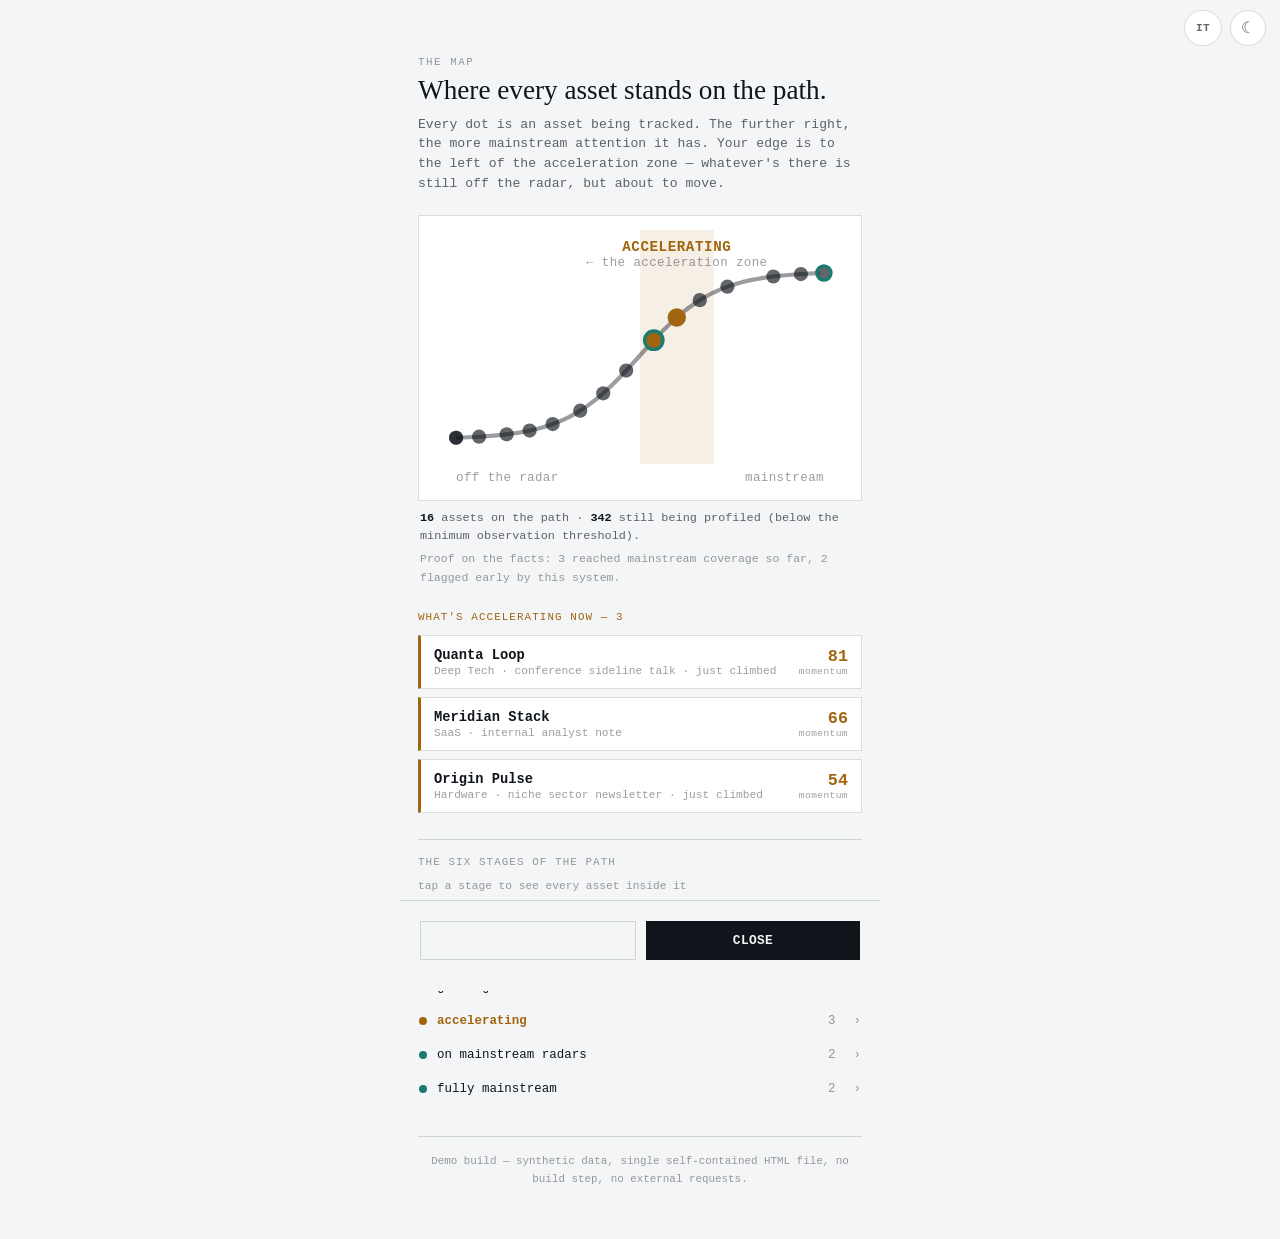
==== demo-portfolio/trendline-map.html @ 8a275dad "feat: demo portfolio neutra "La Mappa" (per Malt, no dominio calcio) Singolo file HTML autoportante " ====
<!DOCTYPE html>
<html lang="en">

<head>
    <meta charset="UTF-8">
    <meta name="viewport" content="width=device-width, initial-scale=1.0, viewport-fit=cover">
    <meta name="theme-color" content="#0a0e13">
    <title>THE MAP — TRENDLINE (demo)</title>
    <style>
        * { box-sizing: border-box; -webkit-tap-highlight-color: transparent; }

        :root {
            --ink: #0a0e13; --panel: #121922; --line: rgba(231,235,238,0.14);
            --text: #e7ebee; --text-dim: rgba(231,235,238,0.64); --text-faint: rgba(231,235,238,0.40);
            --signal: #f2a93c; --signal-dim: rgba(242,169,60,0.14);
            --verified: #4db8ab; --verified-dim: rgba(77,184,171,0.14);
            --doubt: #d97463;
            color-scheme: dark;
        }
        @media (prefers-color-scheme: light) {
            :root {
                --ink: #f3f5f6; --panel: #ffffff; --line: rgba(10,14,19,0.14);
                --text: #10151b; --text-dim: rgba(16,21,27,0.66); --text-faint: rgba(16,21,27,0.42);
                --signal: #a1650f; --signal-dim: rgba(161,101,15,0.10);
                --verified: #1c7b71; --verified-dim: rgba(28,123,113,0.10);
                --doubt: #a8483a;
                color-scheme: light;
            }
        }
        :root[data-theme="dark"] {
            --ink: #0a0e13; --panel: #121922; --line: rgba(231,235,238,0.14);
            --text: #e7ebee; --text-dim: rgba(231,235,238,0.64); --text-faint: rgba(231,235,238,0.40);
            --signal: #f2a93c; --signal-dim: rgba(242,169,60,0.14);
            --verified: #4db8ab; --verified-dim: rgba(77,184,171,0.14);
            --doubt: #d97463;
            color-scheme: dark;
        }
        :root[data-theme="light"] {
            --ink: #f3f5f6; --panel: #ffffff; --line: rgba(10,14,19,0.14);
            --text: #10151b; --text-dim: rgba(16,21,27,0.66); --text-faint: rgba(16,21,27,0.42);
            --signal: #a1650f; --signal-dim: rgba(161,101,15,0.10);
            --verified: #1c7b71; --verified-dim: rgba(28,123,113,0.10);
            --doubt: #a8483a;
            color-scheme: light;
        }

        html, body {
            margin: 0; background: var(--ink); color: var(--text);
            /* system stack: niente CDN, niente font esterni */
            font-family: ui-monospace, "SF Mono", "Cascadia Code", "Roboto Mono", Consolas, "Courier New", monospace;
            overscroll-behavior-y: contain; -webkit-font-smoothing: antialiased;
        }
        ::selection { background: var(--signal-dim); color: var(--text); }
        button { font-family: inherit; }
        button:focus-visible, a:focus-visible { outline: 2px solid var(--signal); outline-offset: 2px; }

        .theme-toggle {
            position: fixed; top: calc(10px + env(safe-area-inset-top)); right: 14px; z-index: 50;
            width: 36px; height: 36px; border-radius: 50%; border: 1px solid var(--line);
            background: var(--panel); color: var(--text-dim); font-size: 16px;
            display: flex; align-items: center; justify-content: center; cursor: pointer;
        }
        .lang-toggle {
            position: fixed; top: calc(10px + env(safe-area-inset-top)); right: 58px; z-index: 50;
            height: 36px; padding: 0 11px; border-radius: 18px; border: 1px solid var(--line);
            background: var(--panel); color: var(--text-dim);
            font-family: ui-monospace, "SF Mono", "Cascadia Code", "Roboto Mono", Consolas, monospace;
            font-size: 0.7rem; font-weight: 700; letter-spacing: 0.03em;
            display: flex; align-items: center; justify-content: center; cursor: pointer;
            text-decoration: none;
        }

        .wrap { max-width: 480px; margin: 0 auto; padding: calc(56px + env(safe-area-inset-top)) 18px 40px; }

        .eyebrow { font-size: 0.68rem; letter-spacing: 0.14em; text-transform: uppercase; color: var(--text-faint); margin: 0 0 6px; }
        h1 {
            /* headline: serif di sistema, niente Google Fonts */
            font-family: Georgia, "Times New Roman", Times, serif;
            font-weight: 500; font-size: 1.7rem; line-height: 1.2; margin: 0 0 8px;
        }
        .sub { font-size: 0.82rem; color: var(--text-dim); line-height: 1.5; margin: 0 0 22px; }

        /* ---------- la mappa (curva + pallini) ---------- */
        .map-panel { background: var(--panel); border: 1px solid var(--line); padding: 14px 12px 10px; margin-bottom: 8px; position: relative; }
        .map-svg { width: 100%; height: auto; display: block; touch-action: manipulation; }
        .map-svg .hot-band { fill: var(--signal-dim); }
        .map-svg .phase-hit { fill: transparent; pointer-events: all; cursor: pointer; }
        .map-svg .curve, .map-svg text { pointer-events: none; }
        .map-svg .curve { fill: none; stroke: var(--text-faint); stroke-width: 1; }
        .map-svg .zone-label { font-size: 3px; fill: var(--text-faint); font-family: ui-monospace, monospace; letter-spacing: 0.03em; }
        .map-svg .hot-label { font-size: 3.4px; fill: var(--signal); font-weight: 700; font-family: ui-monospace, monospace; letter-spacing: 0.04em; }
        .map-svg .dot { fill: var(--text-dim); cursor: pointer; }
        .map-svg .dot.takeoff { fill: var(--signal); }
        .map-svg .dot.watch { stroke: var(--verified); stroke-width: 0.8; }
        .map-svg .dot.sel { stroke: var(--text); stroke-width: 1; }
        @media (prefers-reduced-motion: no-preference) {
            .map-svg .dot.takeoff { animation: pulse 1.8s ease-in-out infinite; transform-box: fill-box; transform-origin: center; }
            @keyframes pulse { 0%,100% { opacity: 1; } 50% { opacity: 0.45; } }
        }

        .counts { font-size: 0.74rem; color: var(--text-dim); line-height: 1.6; margin: 8px 2px 4px; }
        .counts b { color: var(--text); }
        .validation { font-size: 0.72rem; color: var(--text-faint); line-height: 1.6; margin: 0 2px 24px; }

        /* ---------- shortlist "cosa sta accelerando" ---------- */
        .section-h { font-size: 0.68rem; letter-spacing: 0.1em; text-transform: uppercase; color: var(--signal); margin: 0 0 12px; }
        .shortlist { display: flex; flex-direction: column; gap: 8px; margin-bottom: 26px; }
        .sl-row { display: flex; align-items: center; gap: 12px; background: var(--panel); border: 1px solid var(--line); border-left: 3px solid var(--signal); padding: 11px 13px; cursor: pointer; text-align: left; width: 100%; }
        .sl-name { font-weight: 700; font-size: 0.86rem; color: var(--text); }
        .sl-meta { font-size: 0.7rem; color: var(--text-faint); margin-top: 2px; }
        .sl-spinta { margin-left: auto; text-align: right; flex-shrink: 0; }
        .sl-spinta .n { font-weight: 800; font-size: 1.05rem; color: var(--signal); }
        .sl-spinta .l { font-size: 0.6rem; color: var(--text-faint); letter-spacing: 0.04em; }
        .empty-hot { font-size: 0.8rem; color: var(--text-dim); line-height: 1.5; background: var(--panel); border: 1px solid var(--line); padding: 14px; margin-bottom: 26px; }

        /* ---------- legenda ---------- */
        .legend { border-top: 1px solid var(--line); padding-top: 16px; }
        .legend-h { font-size: 0.68rem; letter-spacing: 0.1em; text-transform: uppercase; color: var(--text-faint); margin: 0 0 12px; }
        .lg-row { display: flex; align-items: baseline; gap: 10px; padding: 5px 0; font-size: 0.78rem; }
        .lg-dot { width: 8px; height: 8px; border-radius: 50%; flex-shrink: 0; align-self: center; }
        .lg-name { color: var(--text); }
        .lg-name.hot { color: var(--signal); font-weight: 700; }
        .lg-count { margin-left: auto; color: var(--text-faint); font-variant-numeric: tabular-nums; }
        .lg-row.tappable { cursor: pointer; padding: 9px 10px; margin: 0 -10px; border: 1px solid transparent; }
        .lg-row.tappable:hover, .lg-row.tappable:focus-visible { border-color: var(--line); outline: none; }
        .lg-row .lg-chev { color: var(--text-faint); margin-left: 8px; }
        .legend-hint { font-size: 0.7rem; color: var(--text-faint); margin: 0 0 10px; }

        /* ---------- lista di una tappa (drill-down) ---------- */
        .phase-sheet { padding-top: 16px; }
        .ph-head { display: flex; align-items: baseline; justify-content: space-between; margin-bottom: 12px; }
        .ph-title .ph-eyebrow { display: block; font-size: 0.6rem; letter-spacing: 0.08em; text-transform: uppercase; color: var(--text-faint); margin-bottom: 3px; }
        .ph-title .ph-name-big { font-family: Georgia, "Times New Roman", Times, serif; font-weight: 600; font-size: 1.3rem; }
        .ph-close { background: none; border: 1px solid var(--line); color: var(--text-dim); width: 34px; height: 34px; border-radius: 50%; cursor: pointer; font-size: 1rem; flex-shrink: 0; }
        .ph-list { max-height: 56vh; overflow-y: auto; -webkit-overflow-scrolling: touch; display: flex; flex-direction: column; gap: 6px; }
        .ph-row { display: flex; align-items: center; gap: 12px; width: 100%; text-align: left; background: var(--panel); border: 1px solid var(--line); padding: 11px 13px; cursor: pointer; }
        .ph-name { font-weight: 700; font-size: 0.86rem; color: var(--text); }
        .ph-meta { font-size: 0.7rem; color: var(--text-faint); margin-top: 2px; }
        .ph-score { margin-left: auto; text-align: right; flex-shrink: 0; font-weight: 800; font-size: 1rem; color: var(--text); }
        .ph-score span { display: block; font-size: 0.58rem; font-weight: 400; letter-spacing: 0.04em; color: var(--text-faint); }
        .ph-empty { font-size: 0.82rem; color: var(--text-dim); padding: 10px 0; }

        /* ---------- dettaglio asset ---------- */
        .detail-scrim { position: fixed; inset: 0; background: rgba(0,0,0,0.5); z-index: 60; display: none; }
        .detail-scrim.open { display: block; }
        .detail { position: fixed; left: 0; right: 0; bottom: 0; z-index: 61; background: var(--ink); border-top: 1px solid var(--line);
            max-width: 480px; margin: 0 auto; padding: 20px 20px calc(24px + env(safe-area-inset-bottom)); transform: translateY(100%); transition: transform 0.22s ease; }
        .detail.open { transform: translateY(0); }
        @media (prefers-reduced-motion: reduce) { .detail { transition: none; } }
        .detail-tag { display: inline-block; font-size: 0.64rem; font-weight: 700; letter-spacing: 0.05em; text-transform: uppercase; padding: 3px 8px; border: 1px solid var(--signal); color: var(--signal); background: var(--signal-dim); margin-bottom: 12px; }
        .detail-name { font-family: Georgia, "Times New Roman", Times, serif; font-weight: 600; font-size: 1.35rem; margin: 0 0 4px; }
        .detail-meta { font-size: 0.76rem; color: var(--text-faint); margin-bottom: 16px; }
        .detail-grid { display: flex; gap: 22px; padding: 14px 0; border-top: 1px solid var(--line); border-bottom: 1px solid var(--line); margin-bottom: 16px; }
        .detail-grid .k { font-size: 0.62rem; letter-spacing: 0.04em; text-transform: uppercase; color: var(--text-faint); margin-bottom: 3px; }
        .detail-grid .v { font-size: 1.2rem; font-weight: 700; }
        .detail-grid .v.hot { color: var(--signal); }
        .detail-actions { display: flex; gap: 10px; }
        .btn-flag { flex: 1; background: none; border: 1px solid var(--line); color: var(--text-dim); padding: 12px; font-size: 0.78rem; cursor: pointer; }
        .btn-flag.active { border-color: var(--signal); color: var(--signal); background: var(--signal-dim); }
        .btn-close { flex: 1; background: var(--text); color: var(--ink); border: none; padding: 12px; font-size: 0.8rem; font-weight: 700; letter-spacing: 0.03em; text-transform: uppercase; cursor: pointer; }

        .loading { text-align: center; color: var(--text-faint); font-size: 0.8rem; padding: 40px 0; }

        .demo-footnote {
            font-size: 0.68rem; color: var(--text-faint); line-height: 1.6; text-align: center;
            border-top: 1px solid var(--line); margin-top: 30px; padding-top: 16px;
        }
    </style>
</head>

<body>
    <button class="lang-toggle" id="langToggle" aria-label="Switch language">EN</button>
    <button class="theme-toggle" id="themeToggle" aria-label="Light/dark">☀</button>
    <div class="wrap">
        <p class="eyebrow" id="eyebrow">the map</p>
        <h1 id="h1"></h1>
        <p class="sub" id="sub"></p>

        <div id="content"><div class="loading" id="loadingMsg"></div></div>

        <div class="legend" id="legend" style="display:none;">
            <p class="legend-h" id="legendH"></p>
            <p class="legend-hint" id="legendHint"></p>
            <div id="legendRows"></div>
        </div>

        <p class="demo-footnote" id="footnote"></p>
    </div>

    <div class="detail-scrim" id="detailScrim"></div>

    <div class="detail phase-sheet" id="phaseSheet">
        <div class="ph-head">
            <div class="ph-title" id="phaseTitle"></div>
            <button class="ph-close" id="phaseClose" aria-label="Close">✕</button>
        </div>
        <div class="ph-list" id="phaseList"></div>
    </div>

    <div class="detail" id="detail">
        <div id="detailBody"></div>
        <div class="detail-actions">
            <button class="btn-flag" id="detailFlag"></button>
            <button class="btn-close" id="detailClose"></button>
        </div>
    </div>

    <script>
        // ============================================================
        // DEMO PORTFOLIO — dati sintetici, nessuna chiamata di rete.
        // Stessa logica SVG/drill-down dell'originale (mappa.html), solo
        // con vocabolario neutro ("monitoraggio trend di mercato" invece
        // di scouting calcistico) e dati incorporati invece di un backend.
        // ============================================================

        const ASSETS = [
            { name: "Nimbus Core",     category: "SaaS",       origin: "niche sector newsletter",   phase: 5, signal_score: 92, exit_pressure: null, watchlisted: false, climbing: false, is_takeoff: false },
            { name: "Vertex Flow",     category: "Deep Tech",  origin: "specialist forum thread",    phase: 5, signal_score: 88, exit_pressure: null, watchlisted: true,  climbing: false, is_takeoff: false },
            { name: "Atlas Grid",      category: "Hardware",   origin: "regional trade press",       phase: 4, signal_score: 81, exit_pressure: null, watchlisted: false, climbing: true,  is_takeoff: false },
            { name: "Helios Signal",   category: "Consumer",   origin: "local industry report",      phase: 4, signal_score: 77, exit_pressure: null, watchlisted: false, climbing: false, is_takeoff: false },
            { name: "Quanta Loop",     category: "Deep Tech",  origin: "conference sideline talk",    phase: 3, signal_score: 74, exit_pressure: 81, watchlisted: true,  climbing: true,  is_takeoff: true  },
            { name: "Meridian Stack",  category: "SaaS",       origin: "internal analyst note",      phase: 3, signal_score: 69, exit_pressure: 66, watchlisted: false, climbing: false, is_takeoff: true  },
            { name: "Origin Pulse",    category: "Hardware",   origin: "niche sector newsletter",     phase: 3, signal_score: 61, exit_pressure: 54, watchlisted: false, climbing: true,  is_takeoff: false },
            { name: "Drift Analytics", category: "SaaS",       origin: "regional trade press",       phase: 2, signal_score: 58, exit_pressure: null, watchlisted: false, climbing: false, is_takeoff: false },
            { name: "Lumen Bridge",    category: "Consumer",   origin: "specialist forum thread",    phase: 2, signal_score: 52, exit_pressure: null, watchlisted: false, climbing: false, is_takeoff: false },
            { name: "Solace Systems",  category: "Deep Tech",  origin: "local industry report",      phase: 2, signal_score: 47, exit_pressure: null, watchlisted: false, climbing: false, is_takeoff: false },
            { name: "Ferrum Labs",     category: "Hardware",   origin: "conference sideline talk",    phase: 1, signal_score: 41, exit_pressure: null, watchlisted: false, climbing: false, is_takeoff: false },
            { name: "Coral Depth",     category: "Consumer",   origin: "niche sector newsletter",     phase: 1, signal_score: 38, exit_pressure: null, watchlisted: false, climbing: false, is_takeoff: false },
            { name: "Halcyon Works",   category: "SaaS",       origin: "internal analyst note",      phase: 1, signal_score: 33, exit_pressure: null, watchlisted: false, climbing: false, is_takeoff: false },
            { name: "Ember Cast",      category: "Deep Tech",  origin: "regional trade press",       phase: 0, signal_score: 24, exit_pressure: null, watchlisted: false, climbing: false, is_takeoff: false },
            { name: "Tundra Point",    category: "Hardware",   origin: "specialist forum thread",    phase: 0, signal_score: 19, exit_pressure: null, watchlisted: false, climbing: false, is_takeoff: false },
            { name: "Vantage Reef",    category: "Consumer",   origin: "local industry report",      phase: 0, signal_score: 12, exit_pressure: null, watchlisted: false, climbing: false, is_takeoff: false },
        ];
        const NOT_YET_COUNT = 342;          // ancora sotto la soglia minima di osservazioni
        const VALIDATION = { crossings: 3, anticipated: 2 };  // "prova sui fatti" del rilevatore

        // ---------- lingua: client-side, persistita in localStorage
        // (nell'originale era risolta dal server via Jinja+cookie; qui non
        // c'e' backend, quindi diventa un toggle locale come il tema) ----------
        const LANG_KEY = "trendline-lang";
        let IS_EN = (localStorage.getItem(LANG_KEY) || "en") === "en";

        function I18N_FOR(isEn) {
            return isEn ? {
                eyebrow: "the map",
                h1: "Where every asset stands on the path.",
                sub: "Every dot is an asset being tracked. The further right, the more mainstream attention it has. Your edge is to the left of the acceleration zone — whatever's there is still off the radar, but about to move.",
                loading: "loading the map…",
                hotTag: "ACCELERATING", hotArrow: "← the acceleration zone",
                axisLeft: "off the radar", axisRight: "mainstream",
                svgAria: "Map of assets on the trend curve",
                counts: (n, notYet) => `<b>${n}</b> asset${n === 1 ? "" : "s"} on the path · <b>${notYet}</b> still being profiled (below the minimum observation threshold).`,
                validationDone: (v) => `Proof on the facts: ${v.crossings} reached mainstream coverage so far, ${v.anticipated} flagged early by this system.`,
                validationEmpty: "The verification ledger is still empty: it fills up when an asset really crosses into mainstream coverage.",
                hotNowTitle: "what's accelerating now",
                hotNowEmpty: "Nothing in the acceleration zone right now. That's normal: it's the rarest, most valuable band. Keep scanning — as soon as signals converge on something, it'll show up here first.",
                justClimbed: " · just climbed", originUnknown: "origin N/A", momentum: "momentum",
                stagePrefix: (n) => `stage · ${n} asset${n === 1 ? "" : "s"}`,
                stageEmpty: "No asset in this stage right now.",
                signal: "signal",
                hotTagShort: "accelerating",
                justClimbedFull: " · just climbed a stage",
                stage: "stage",
                unknown: "unknown",
                noneOnPathYet: (notYet) => `No asset placed on the path yet: it takes a minimum of repeated observations to know where each one stands. So far ${notYet} candidates have been seen, but not enough times. Come back after a few more scans.`,
                flagged: "★ WATCHING", flag: "☆ WATCH",
                legendH: "the six stages of the path",
                legendHint: "tap a stage to see every asset inside it",
                close: "CLOSE",
                footnote: "Demo build — synthetic data, single self-contained HTML file, no build step, no external requests.",
                phaseLabels: ["no signal yet", "niche sources only", "gaining mentions", "accelerating", "on mainstream radars", "fully mainstream"],
            } : {
                eyebrow: "la mappa",
                h1: "Dove sta ogni asset sul percorso.",
                sub: "Ogni pallino è un asset monitorato. Più è a destra, più ha attenzione mainstream. Il tuo vantaggio sta a sinistra della zona di accelerazione — ciò che è lì è ancora fuori dai radar, ma sta per muoversi.",
                loading: "carico la mappa…",
                hotTag: "IN ACCELERAZIONE", hotArrow: "← la zona di accelerazione",
                axisLeft: "fuori dai radar", axisRight: "mainstream",
                svgAria: "Mappa degli asset sulla curva di trend",
                counts: (n, notYet) => `<b>${n}</b> asset${n === 1 ? "" : ""} sul percorso · <b>${notYet}</b> ancora da profilare (sotto la soglia minima di osservazioni).`,
                validationDone: (v) => `Prova sui fatti: ${v.crossings} arrivati sulla copertura mainstream finora, ${v.anticipated} segnalati in anticipo da questo sistema.`,
                validationEmpty: "Il registro di verifica è ancora vuoto: si riempie quando un asset attraversa davvero verso la copertura mainstream.",
                hotNowTitle: "cosa sta accelerando ora",
                hotNowEmpty: "Nessun asset in zona di accelerazione in questo momento. È normale: è la fascia più rara e più preziosa. Continua a scansionare — appena i segnali convergono su qualcosa, comparirà qui per primo.",
                justClimbed: " · appena salito", originUnknown: "origine N/D", momentum: "spinta",
                stagePrefix: (n) => `tappa · ${n} asset`,
                stageEmpty: "Nessun asset in questa tappa ora.",
                signal: "signal",
                hotTagShort: "in accelerazione",
                justClimbedFull: " · appena salito di tappa",
                stage: "tappa",
                unknown: "sconosciuto",
                noneOnPathYet: (notYet) => `Ancora nessun asset collocato sul percorso: serve un minimo di osservazioni ripetute per capire dove si trova ciascuno. Finora ${notYet} candidati sono stati visti, ma non abbastanza volte. Torna dopo qualche altra scansione.`,
                flagged: "★ IN WATCHLIST", flag: "☆ OSSERVA",
                legendH: "le sei tappe del percorso",
                legendHint: "tocca una tappa per vedere tutti gli asset che ci sono dentro",
                close: "CHIUDI",
                footnote: "Demo — dati sintetici, un solo file HTML autoportante, nessuna build, nessuna richiesta esterna.",
                phaseLabels: ["nessun segnale", "solo fonti di nicchia", "se ne inizia a parlare", "in accelerazione", "sui radar principali", "trend consolidato"],
            };
        }

        let I18N = I18N_FOR(IS_EN);
        let PHASE_LABELS = I18N.phaseLabels;

        // geometria della curva a S nel viewBox 100 x 62 (identica all'originale)
        const CURVE_F = x => 50 - 40 / (1 + Math.exp(-(x - 50) / 9));
        const PHASE_X = p => 6 + p * (88 / 5);

        let state = { assets: [], selected: null };

        function escapeHTML(s) {
            if (s === null || s === undefined) return "";
            return String(s).replace(/[&<>'"]/g, t => ({ '&': '&amp;', '<': '&lt;', '>': '&gt;', "'": '&#39;', '"': '&quot;' }[t]));
        }

        function buildMap(assets) {
            const pts = [];
            for (let x = 6; x <= 94; x += 1.5) pts.push(`${x},${CURVE_F(x).toFixed(2)}`);
            const curve = pts.join(" ");

            const bandX = PHASE_X(2.5), bandW = PHASE_X(3.5) - PHASE_X(2.5);

            const byPhase = {};
            assets.forEach((p, i) => { (byPhase[p.phase] = byPhase[p.phase] || []).push(i); });
            let dots = "";
            Object.entries(byPhase).forEach(([phase, idxs]) => {
                const ph = +phase;
                const cx0 = PHASE_X(ph);
                const cap = 12;
                const shown = idxs.slice(0, cap);
                const span = 11;
                shown.forEach((i, k) => {
                    const t = shown.length === 1 ? 0.5 : k / (shown.length - 1);
                    let cx = cx0 - span / 2 + t * span;
                    cx = Math.max(6, Math.min(94, cx));
                    const cy = CURVE_F(cx);
                    const p = assets[i];
                    const cls = ["dot", p.is_takeoff ? "takeoff" : "", p.watchlisted ? "watch" : ""].join(" ").trim();
                    const r = p.is_takeoff ? 2.2 : 1.7;
                    dots += `<circle class="${cls}" data-idx="${i}" cx="${cx.toFixed(2)}" cy="${cy.toFixed(2)}" r="${r}"/>`;
                });
                if (idxs.length > cap) {
                    dots += `<text class="zone-label" x="${cx0.toFixed(1)}" y="${(CURVE_F(cx0) - 4).toFixed(1)}" text-anchor="middle">+${idxs.length - cap}</text>`;
                }
            });

            const halfBand = (88 / 5) / 2;
            const hits = [0, 1, 2, 3, 4, 5].map(p => {
                const x = Math.max(0, PHASE_X(p) - halfBand);
                const w = Math.min(100, PHASE_X(p) + halfBand) - x;
                return `<rect class="phase-hit" data-phase="${p}" x="${x.toFixed(1)}" y="0" width="${w.toFixed(1)}" height="62"/>`;
            }).join("");

            return `
                <div class="map-panel">
                    <svg class="map-svg" viewBox="0 0 100 62" preserveAspectRatio="xMidYMid meet" role="img" aria-label="${I18N.svgAria}">
                        <rect class="hot-band" x="${bandX.toFixed(1)}" y="0" width="${bandW.toFixed(1)}" height="56"/>
                        <text class="hot-label" x="${PHASE_X(3).toFixed(1)}" y="5" text-anchor="middle">${I18N.hotTag}</text>
                        <text class="zone-label" x="${PHASE_X(3).toFixed(1)}" y="8.6" text-anchor="middle">${I18N.hotArrow}</text>
                        ${hits}
                        <polyline class="curve" points="${curve}"/>
                        <text class="zone-label" x="6" y="60" text-anchor="start">${I18N.axisLeft}</text>
                        <text class="zone-label" x="94" y="60" text-anchor="end">${I18N.axisRight}</text>
                        ${dots}
                    </svg>
                </div>
                <p class="counts">${I18N.counts(assets.length, NOT_YET_COUNT)}</p>
                ${VALIDATION.crossings > 0
                    ? `<p class="validation">${I18N.validationDone(VALIDATION)}</p>`
                    : `<p class="validation">${I18N.validationEmpty}</p>`}
                ${shortlist(assets)}
            `;
        }

        function shortlist(assets) {
            const hot = assets.filter(p => p.phase === 3).sort((a, b) => (b.exit_pressure || 0) - (a.exit_pressure || 0));
            if (hot.length === 0) {
                return `<p class="section-h">${I18N.hotNowTitle}</p>
                    <div class="empty-hot">${I18N.hotNowEmpty}</div>`;
            }
            const rows = hot.map(p => {
                const i = assets.indexOf(p);
                return `<button class="sl-row" data-idx="${i}">
                    <div>
                        <div class="sl-name">${escapeHTML(p.name || "—")}</div>
                        <div class="sl-meta">${p.category ? escapeHTML(p.category) + " · " : ""}${escapeHTML(p.origin || I18N.originUnknown)}${p.climbing ? I18N.justClimbed : ""}</div>
                    </div>
                    <div class="sl-spinta"><div class="n">${p.exit_pressure != null ? p.exit_pressure : "–"}</div><div class="l">${I18N.momentum}</div></div>
                </button>`;
            }).join("");
            return `<p class="section-h">${I18N.hotNowTitle} — ${hot.length}</p><div class="shortlist">${rows}</div>`;
        }

        function buildLegend(assets) {
            const dist = {};
            assets.forEach(p => { dist[p.phase] = (dist[p.phase] || 0) + 1; });
            return PHASE_LABELS.map((label, p) => {
                const hot = p === 3;
                const color = hot ? "var(--signal)" : (p >= 4 ? "var(--verified)" : "var(--text-dim)");
                const count = dist[p] || 0;
                const tappable = count > 0 ? "tappable" : "";
                return `<div class="lg-row ${tappable}" ${count > 0 ? `data-phase="${p}" role="button" tabindex="0"` : ""}>
                    <span class="lg-dot" style="background:${color}"></span>
                    <span class="lg-name ${hot ? "hot" : ""}">${escapeHTML(label)}</span>
                    <span class="lg-count">${count}</span>
                    ${count > 0 ? '<span class="lg-chev">›</span>' : ''}
                </div>`;
            }).join("");
        }

        function openPhaseList(phase) {
            const items = state.assets
                .map((p, i) => ({ p, i }))
                .filter(x => x.p.phase === phase);
            const label = PHASE_LABELS[phase] || "";
            document.getElementById("phaseTitle").innerHTML =
                `<span class="ph-eyebrow">${I18N.stagePrefix(items.length)}</span><span class="ph-name-big">${escapeHTML(label)}</span>`;
            document.getElementById("phaseList").innerHTML = items.length
                ? items.map(({ p, i }) => `<button class="ph-row" data-idx="${i}">
                        <div>
                            <div class="ph-name">${escapeHTML(p.name || "—")}${p.is_takeoff ? " ★" : ""}</div>
                            <div class="ph-meta">${p.category ? escapeHTML(p.category) + " · " : ""}${escapeHTML(p.origin || I18N.originUnknown)}${p.climbing ? I18N.justClimbed : ""}</div>
                        </div>
                        <div class="ph-score">${p.signal_score != null ? p.signal_score : "–"}<span>${I18N.signal}</span></div>
                    </button>`).join("")
                : `<div class="ph-empty">${I18N.stageEmpty}</div>`;
            document.querySelectorAll("#phaseList .ph-row").forEach(r =>
                r.addEventListener("click", () => { closeSheets(); openDetail(+r.getAttribute("data-idx")); }));
            document.getElementById("detailScrim").classList.add("open");
            document.getElementById("phaseSheet").classList.add("open");
        }

        function openDetail(i) {
            const p = state.assets[i];
            if (!p) return;
            state.selected = i;
            const phaseName = PHASE_LABELS[p.phase] || "";
            const hot = p.phase === 3;
            document.getElementById("detailBody").innerHTML = `
                ${hot ? `<span class="detail-tag">${I18N.hotTagShort}</span>` : ''}
                <div class="detail-name">${escapeHTML(p.name || "—")}</div>
                <div class="detail-meta">${p.category ? escapeHTML(p.category) + " · " : ""}${escapeHTML(p.origin || I18N.originUnknown)}${p.climbing ? I18N.justClimbedFull : ""}</div>
                <div class="detail-grid">
                    <div><div class="k">${I18N.stage}</div><div class="v ${hot ? "hot" : ""}" style="font-size:0.95rem;font-family:Georgia,serif">${escapeHTML(phaseName)}</div></div>
                    <div><div class="k">${I18N.signal}</div><div class="v">${p.signal_score != null ? p.signal_score : "–"}</div></div>
                    <div><div class="k">${I18N.momentum}</div><div class="v ${hot ? "hot" : ""}">${p.exit_pressure != null ? p.exit_pressure : "–"}</div></div>
                </div>`;
            const flag = document.getElementById("detailFlag");
            flag.classList.toggle("active", !!p.watchlisted);
            flag.textContent = p.watchlisted ? I18N.flagged : I18N.flag;
            document.getElementById("detailScrim").classList.add("open");
            document.getElementById("detail").classList.add("open");
            document.querySelectorAll(".map-svg .dot.sel").forEach(d => d.classList.remove("sel"));
            const dot = document.querySelector(`.map-svg .dot[data-idx="${i}"]`);
            if (dot) dot.classList.add("sel");
        }

        function closeSheets() {
            document.getElementById("detailScrim").classList.remove("open");
            document.getElementById("detail").classList.remove("open");
            document.getElementById("phaseSheet").classList.remove("open");
            document.querySelectorAll(".map-svg .dot.sel").forEach(d => d.classList.remove("sel"));
        }

        // niente backend: il toggle aggiorna solo lo stato locale (in un
        // progetto vero qui ci sarebbe un fetch verso l'API)
        function toggleWatch() { /* no-op: demo autoportante, nessun server */ }

        function bindDots() {
            document.querySelectorAll(".map-svg .dot").forEach(d =>
                d.addEventListener("click", () => openDetail(+d.getAttribute("data-idx"))));
            document.querySelectorAll(".sl-row").forEach(r =>
                r.addEventListener("click", () => openDetail(+r.getAttribute("data-idx"))));
            document.querySelectorAll(".map-svg .phase-hit").forEach(h =>
                h.addEventListener("click", () => openPhaseList(+h.getAttribute("data-phase"))));
        }

        function bindLegend() {
            document.querySelectorAll("#legendRows .lg-row.tappable").forEach(r => {
                const go = () => openPhaseList(+r.getAttribute("data-phase"));
                r.addEventListener("click", go);
                r.addEventListener("keydown", (e) => { if (e.key === "Enter" || e.key === " ") { e.preventDefault(); go(); } });
            });
        }

        // helper difensivo: #loadingMsg vive dentro #content e sparisce alla
        // prima buildMap() (che sovrascrive l'innerHTML del contenitore) - un
        // getElementById diretto su un id non piu' presente lancerebbe e
        // interromperebbe SILENZIOSAMENTE il resto di renderStaticText (e
        // quindi anche il repaint di mappa/legenda dopo un cambio lingua,
        // visto dal vivo in verifica). Meglio un no-op esplicito che un crash.
        function setText(id, text) {
            const el = document.getElementById(id);
            if (el) el.textContent = text;
        }

        function renderStaticText() {
            document.title = IS_EN ? "THE MAP — TRENDLINE (demo)" : "LA MAPPA — TRENDLINE (demo)";
            document.documentElement.lang = IS_EN ? "en" : "it";
            setText("eyebrow", I18N.eyebrow);
            setText("h1", I18N.h1);
            setText("sub", I18N.sub);
            setText("loadingMsg", I18N.loading);
            setText("legendH", I18N.legendH);
            setText("legendHint", I18N.legendHint);
            setText("footnote", I18N.footnote);
            setText("detailClose", I18N.close);
            setText("langToggle", IS_EN ? "IT" : "EN");
        }

        function renderAll() {
            renderStaticText();
            document.getElementById("content").innerHTML = buildMap(state.assets);
            document.getElementById("legendRows").innerHTML = buildLegend(state.assets);
            document.getElementById("legend").style.display = "block";
            bindDots();
            bindLegend();
        }

        // Simula un piccolo caricamento (come una vera fetch) pur restando
        // 100% locale/offline: mostra lo skeleton "loading…" per un istante,
        // poi popola dai dati incorporati - stessa UX di una API reale.
        function load() {
            renderStaticText();
            setTimeout(() => {
                state.assets = ASSETS;
                renderAll();
            }, 250);
        }

        document.getElementById("detailClose").addEventListener("click", closeSheets);
        document.getElementById("phaseClose").addEventListener("click", closeSheets);
        document.getElementById("detailScrim").addEventListener("click", closeSheets);
        document.getElementById("detailFlag").addEventListener("click", () => {
            const p = state.assets[state.selected];
            if (!p) return;
            p.watchlisted = !p.watchlisted;
            const flag = document.getElementById("detailFlag");
            flag.classList.toggle("active", p.watchlisted);
            flag.textContent = p.watchlisted ? I18N.flagged : I18N.flag;
            const dot = document.querySelector(`.map-svg .dot[data-idx="${state.selected}"]`);
            if (dot) dot.classList.toggle("watch", p.watchlisted);
            toggleWatch();
        });

        document.getElementById("langToggle").addEventListener("click", () => {
            IS_EN = !IS_EN;
            localStorage.setItem(LANG_KEY, IS_EN ? "en" : "it");
            I18N = I18N_FOR(IS_EN);
            PHASE_LABELS = I18N.phaseLabels;
            closeSheets();
            renderAll();
        });

        // tema: identico al pattern dell'app originale
        const THEME_KEY = "trendline-theme";
        function applyTheme(theme) {
            const root = document.documentElement;
            if (theme) root.setAttribute("data-theme", theme); else root.removeAttribute("data-theme");
            const isLight = theme === "light" || (!theme && window.matchMedia("(prefers-color-scheme: light)").matches);
            document.getElementById("themeToggle").textContent = isLight ? "☾" : "☀";
            document.querySelector('meta[name="theme-color"]').setAttribute("content", isLight ? "#f3f5f6" : "#0a0e13");
        }
        document.getElementById("themeToggle").addEventListener("click", () => {
            const current = document.documentElement.getAttribute("data-theme") ||
                (window.matchMedia("(prefers-color-scheme: light)").matches ? "light" : "dark");
            const next = current === "light" ? "dark" : "light";
            localStorage.setItem(THEME_KEY, next);
            applyTheme(next);
        });
        applyTheme(localStorage.getItem(THEME_KEY) || null);

        load();
    </script>
</body>

</html>
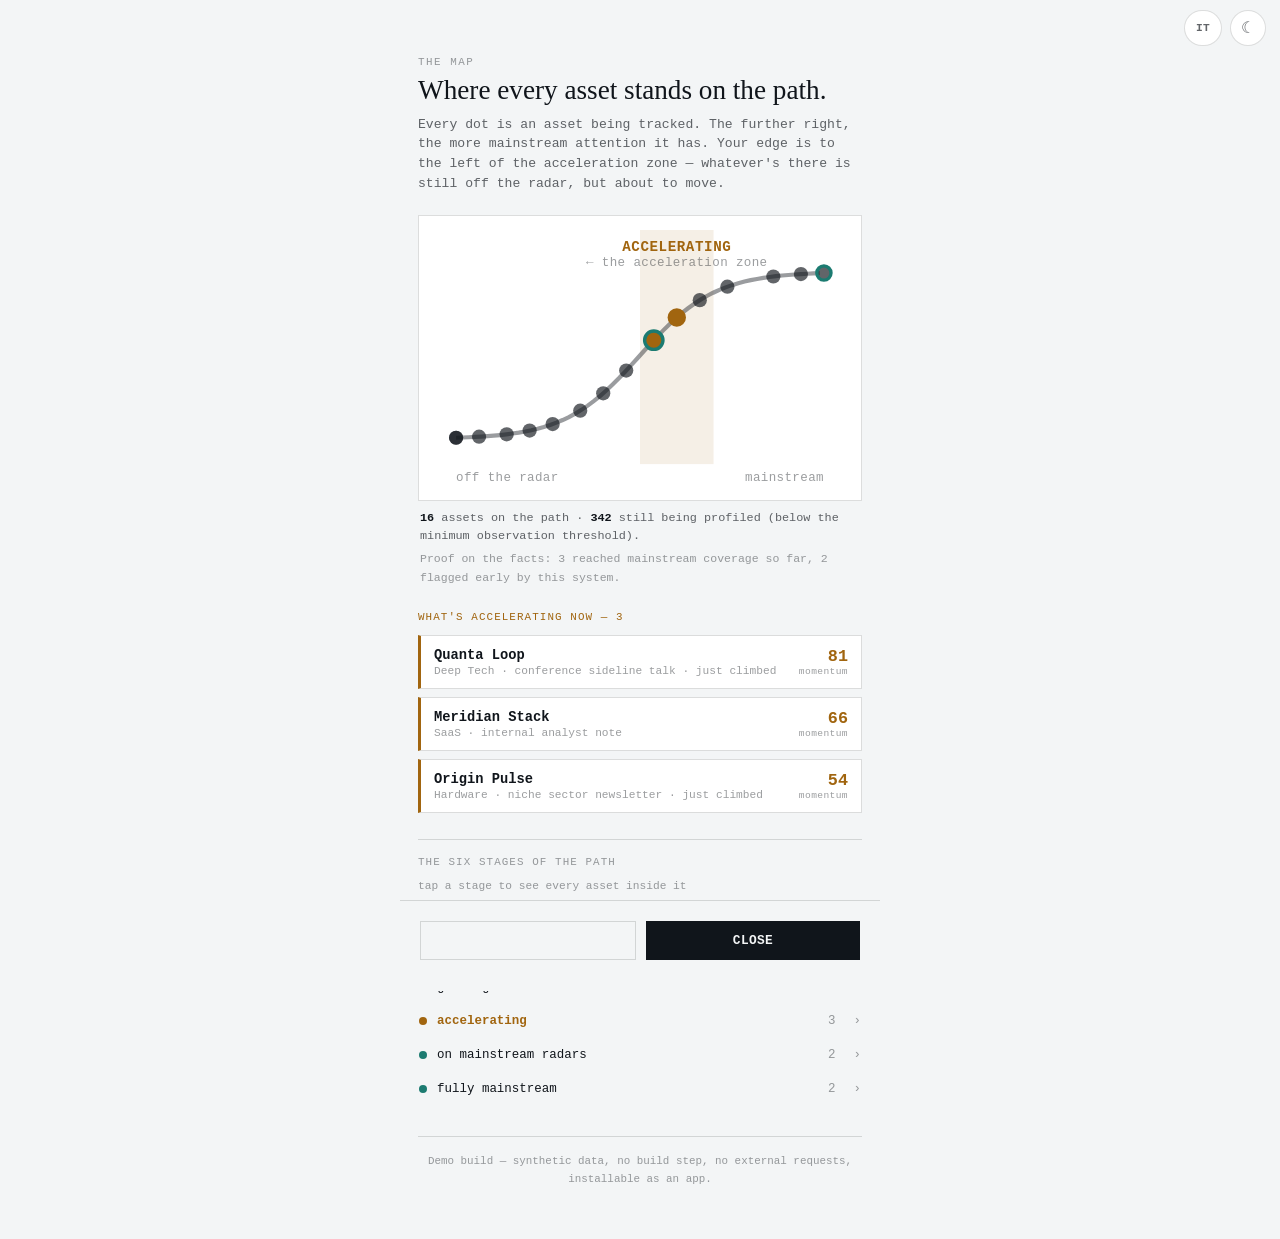
==== commit 41f92df5: "fix: PWA reale nella demo trendline-map (manifest+icone+SW+install) La demo pubblicata inizialmente " ====
--- a/demo-portfolio/trendline-map.html
+++ b/demo-portfolio/trendline-map.html
@@ -6,6 +6,30 @@
     <meta name="viewport" content="width=device-width, initial-scale=1.0, viewport-fit=cover">
     <meta name="theme-color" content="#0a0e13">
     <title>THE MAP — TRENDLINE (demo)</title>
+    <link rel="manifest" href="manifest.json">
+    <link rel="icon" href="icon-192.png">
+    <link rel="apple-touch-icon" href="icon-192.png">
+    <meta name="apple-mobile-web-app-capable" content="yes">
+    <meta name="apple-mobile-web-app-status-bar-style" content="black-translucent">
+    <meta name="apple-mobile-web-app-title" content="TRENDLINE">
+    <script>
+        if ("serviceWorker" in navigator) { window.addEventListener("load", function () { navigator.serviceWorker.register("sw.js").catch(function () { }); }); }
+        // catturo l'evento di installabilita' PRESTO (puo' scattare prima che
+        // parta lo script principale): Chrome su Android non mostra piu' il
+        // pop-up automatico, serve un pulsante nostro che lo richiami.
+        window.__deferredInstall = null;
+        window.addEventListener("beforeinstallprompt", function (e) {
+            e.preventDefault();
+            window.__deferredInstall = e;
+            var b = document.getElementById("installBtn");
+            if (b) b.style.display = "";
+        });
+        window.addEventListener("appinstalled", function () {
+            window.__deferredInstall = null;
+            var b = document.getElementById("installBtn");
+            if (b) b.style.display = "none";
+        });
+    </script>
     <style>
         * { box-sizing: border-box; -webkit-tap-highlight-color: transparent; }
 
@@ -165,6 +189,13 @@
             font-size: 0.68rem; color: var(--text-faint); line-height: 1.6; text-align: center;
             border-top: 1px solid var(--line); margin-top: 30px; padding-top: 16px;
         }
+        .install-btn {
+            display: none; width: 100%; margin-top: 22px; padding: 13px 20px;
+            background: none; border: 1px solid var(--line); color: var(--text-dim);
+            font-family: inherit; font-size: 0.82rem; text-transform: uppercase; letter-spacing: 0.04em;
+            cursor: pointer;
+        }
+        .install-hint { font-size: 0.72rem; color: var(--text-faint); line-height: 1.5; margin-top: 10px; text-align: center; display: none; }
     </style>
 </head>
 
@@ -183,6 +214,9 @@
             <p class="legend-hint" id="legendHint"></p>
             <div id="legendRows"></div>
         </div>
+
+        <button class="install-btn" id="installBtn"></button>
+        <p class="install-hint" id="iosInstallHint"></p>
 
         <p class="demo-footnote" id="footnote"></p>
     </div>
@@ -267,7 +301,9 @@
                 legendH: "the six stages of the path",
                 legendHint: "tap a stage to see every asset inside it",
                 close: "CLOSE",
-                footnote: "Demo build — synthetic data, single self-contained HTML file, no build step, no external requests.",
+                footnote: "Demo build — synthetic data, no build step, no external requests, installable as an app.",
+                installBtn: "⬇ INSTALL THIS DEMO",
+                iosInstallHint: "On iPhone: tap Share ⬆ at the bottom, then \"Add to Home Screen\" to install it as an app.",
                 phaseLabels: ["no signal yet", "niche sources only", "gaining mentions", "accelerating", "on mainstream radars", "fully mainstream"],
             } : {
                 eyebrow: "la mappa",
@@ -295,7 +331,9 @@
                 legendH: "le sei tappe del percorso",
                 legendHint: "tocca una tappa per vedere tutti gli asset che ci sono dentro",
                 close: "CHIUDI",
-                footnote: "Demo — dati sintetici, un solo file HTML autoportante, nessuna build, nessuna richiesta esterna.",
+                footnote: "Demo — dati sintetici, nessuna build, nessuna richiesta esterna, installabile come app.",
+                installBtn: "⬇ INSTALLA QUESTA DEMO",
+                iosInstallHint: "Su iPhone: tocca Condividi ⬆ in basso, poi «Aggiungi a Home» per installarla come app.",
                 phaseLabels: ["nessun segnale", "solo fonti di nicchia", "se ne inizia a parlare", "in accelerazione", "sui radar principali", "trend consolidato"],
             };
         }
@@ -507,6 +545,8 @@
             setText("footnote", I18N.footnote);
             setText("detailClose", I18N.close);
             setText("langToggle", IS_EN ? "IT" : "EN");
+            setText("installBtn", I18N.installBtn);
+            setText("iosInstallHint", I18N.iosInstallHint);
         }
 
         function renderAll() {
@@ -571,6 +611,32 @@
         });
         applyTheme(localStorage.getItem(THEME_KEY) || null);
 
+        // Installazione PWA. Su Android: se Chrome ha gia' segnalato che e'
+        // installabile (window.__deferredInstall, catturato in testa alla
+        // pagina), mostro il pulsante e al tap lancio il prompt nativo. Su
+        // iPhone non esiste quell'evento: mostro le istruzioni (Condividi ->
+        // Aggiungi a Home). Se e' gia' installata (aperta come app), non
+        // mostro niente - stesso pattern dell'app originale (turno.html).
+        (function () {
+            const installBtn = document.getElementById("installBtn");
+            const iosHint = document.getElementById("iosInstallHint");
+            const standalone = window.matchMedia("(display-mode: standalone)").matches || window.navigator.standalone === true;
+            if (standalone) return; // gia' installata: nulla da mostrare
+
+            if (window.__deferredInstall) installBtn.style.display = "";
+            installBtn.addEventListener("click", async () => {
+                const ev = window.__deferredInstall;
+                if (!ev) return;
+                ev.prompt();
+                await ev.userChoice;
+                window.__deferredInstall = null;
+                installBtn.style.display = "none";
+            });
+
+            const isIOS = /iphone|ipad|ipod/i.test(navigator.userAgent);
+            if (isIOS) iosHint.style.display = "block";
+        })();
+
         load();
     </script>
 </body>
